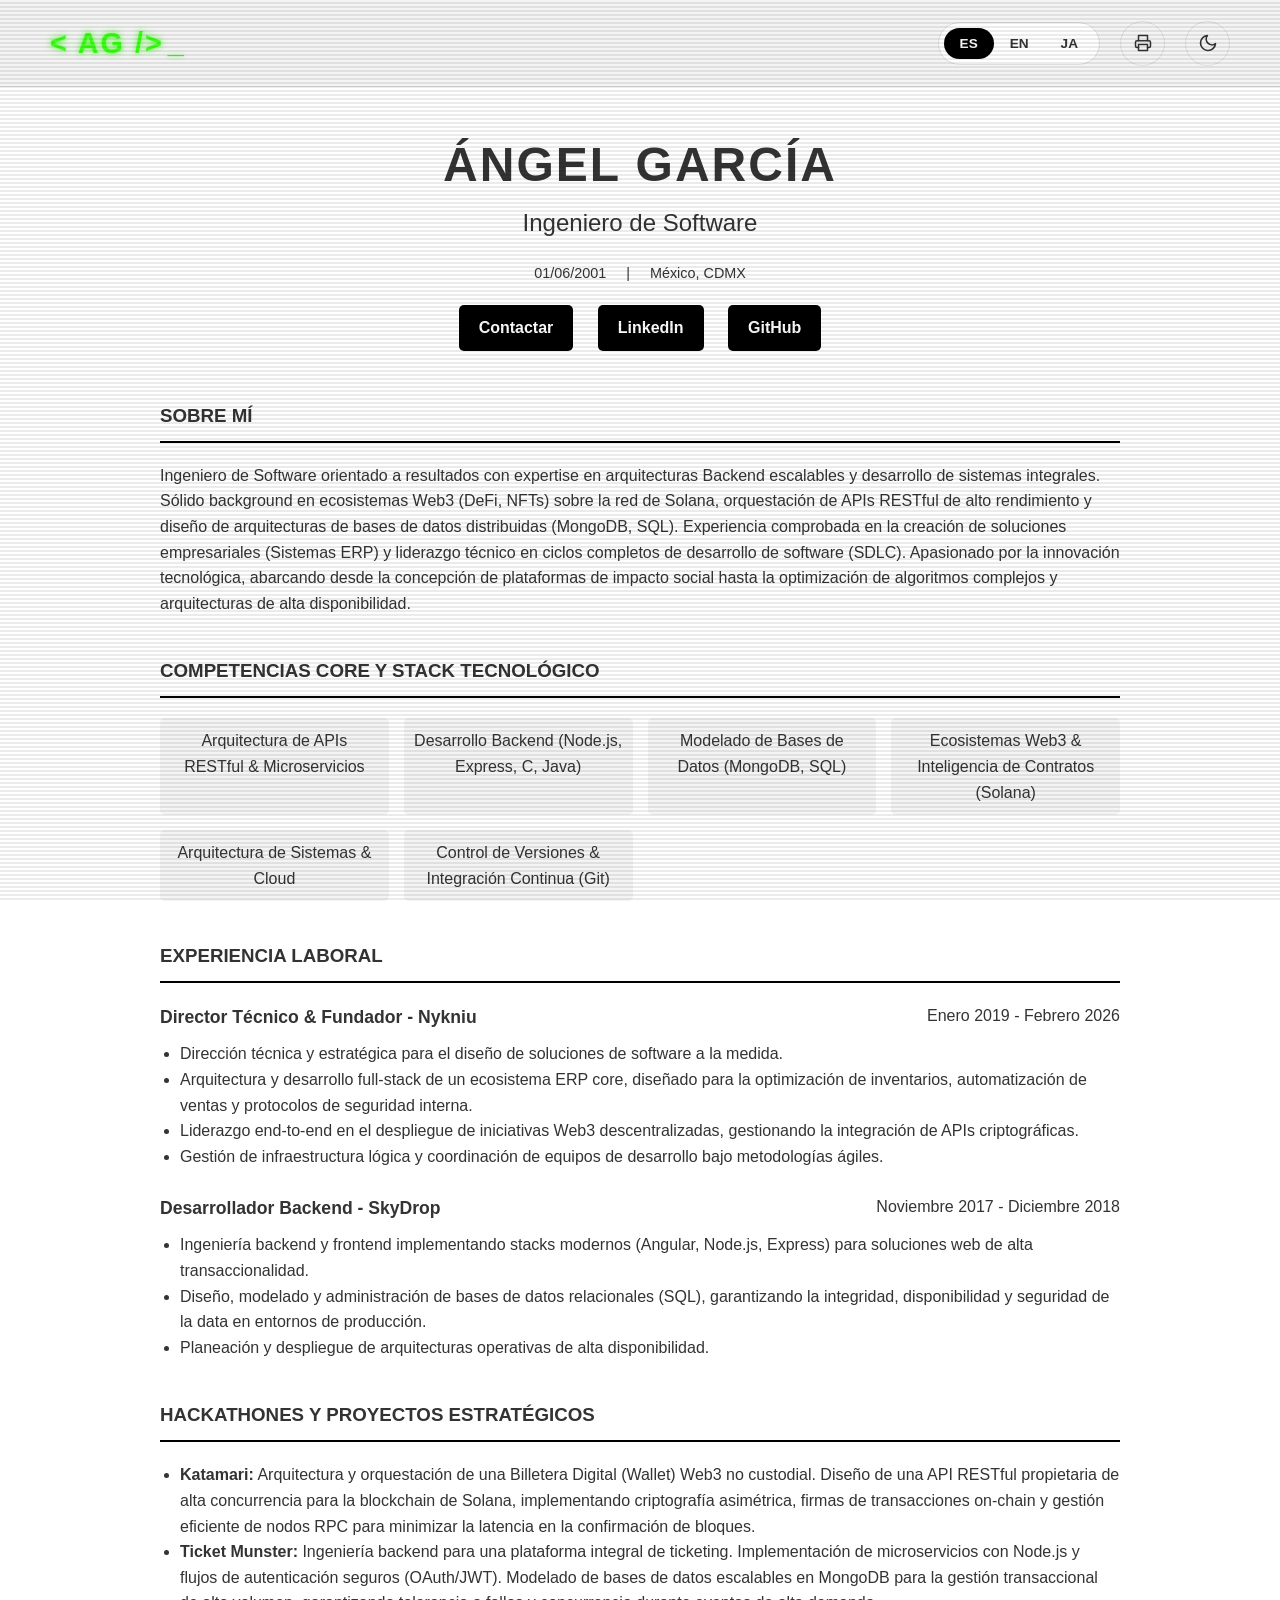
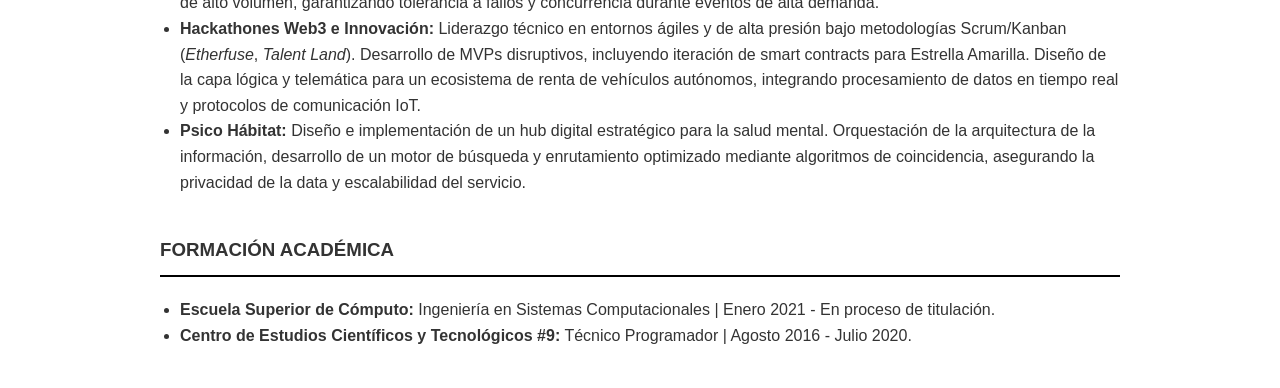
==== index.html @ e40cd013 "correccion de directorio" ====
<!DOCTYPE html>
<html lang="es">
<head>
    <meta charset="UTF-8">
    <meta name="viewport" content="width=device-width, initial-scale=1.0">
    <title>CV | Ángel García</title>
    <link rel="stylesheet" href="./CSS/styles.css">
</head>
<body>

    <header>
        <div class="logo-terminal">
            <span id="typed-logo"></span><span class="cursor">_</span>
        </div>
        <div class="controls">
            <div class="lang-switch">
                <button class="lang-btn" onclick="setLanguage('es')" id="btn-es">ES</button>
                <button class="lang-btn" onclick="setLanguage('en')" id="btn-en">EN</button>
                <button class="lang-btn" onclick="setLanguage('ja')" id="btn-ja">JA</button>
            </div>
            
            <button class="theme-toggle" onclick="window.print()" aria-label="Guardar como PDF" title="Guardar como PDF">
                <svg viewBox="0 0 24 24" width="18" height="18" stroke="currentColor" stroke-width="2" fill="none" stroke-linecap="round" stroke-linejoin="round">
                    <polyline points="6 9 6 2 18 2 18 9"></polyline>
                    <path d="M6 18H4a2 2 0 0 1-2-2v-5a2 2 0 0 1 2-2h16a2 2 0 0 1 2 2v5a2 2 0 0 1-2 2h-2"></path>
                    <rect x="6" y="14" width="12" height="8"></rect>
                </svg>
            </button>

            <button class="theme-toggle" onclick="toggleTheme()" id="theme-btn" aria-label="Cambiar tema">
                <svg id="theme-icon" viewBox="0 0 24 24" width="20" height="20" stroke="currentColor" stroke-width="2" fill="none" stroke-linecap="round" stroke-linejoin="round">
                    <path d="M21 12.79A9 9 0 1 1 11.21 3 7 7 0 0 0 21 12.79z"></path>
                </svg>
            </button>
        </div>
    </header>

    <div class="container">
        <div class="hero">
            <h1 id="name">Ángel García</h1>
            <h2 id="title">Ingeniero de Software</h2>
            <div class="contact-info">
                <span id="birth">01/06/2001</span> | 
                <span id="location">México, CDMX</span>
            </div>
            <div class="social-links">
                <a href="mailto:Angel_E_Garcia_F@proton.me" id="btn-email">Contactar</a>
                <a href="https://www.linkedin.com/in/angelegarciaf/" target="_blank">LinkedIn</a>
                <a href="TU_LINK_GITHUB_AQUI" target="_blank">GitHub</a>
            </div>
        </div>

        <section>
            <h3 id="h-about">Sobre Mí</h3>
            <p id="t-about">Texto dinámico</p>
        </section>

        <section>
            <h3 id="h-skills">Competencias Core y Stack Tecnológico</h3>
            <div class="skills-grid" id="t-skills">
                <div class="skill-item" id="skill1">Arquitectura de APIs RESTful & Microservicios</div>
                <div class="skill-item" id="skill2">Desarrollo Backend (Node.js, Express)</div>
                <div class="skill-item" id="skill3">Gestión de Bases de Datos (MongoDB, SQL)</div>
                <div class="skill-item" id="skill4">Ecosistemas Web3 & Blockchain Solana</div>
                <div class="skill-item" id="skill5">Arquitectura de Sistemas & Cloud</div>
                <div class="skill-item" id="skill6">Control de Versiones & CI/CD (Git)</div>
            </div>
        </section>

        <section>
            <h3 id="h-experience">Experiencia Laboral</h3>
            
            <div class="job">
                <div class="job-header">
                    <span class="job-title" id="job1-title">Fundador - Nykniu</span>
                    <span id="job1-date">Enero 2019 - Febrero 2026</span>
                </div>
                <ul id="job1-desc">
                    <li>Texto dinámico</li>
                </ul>
            </div>

            <div class="job">
                <div class="job-header">
                    <span class="job-title" id="job2-title">Desarrollador Web - SkyDrop</span>
                    <span id="job2-date">Noviembre 2017 - Diciembre 2018</span>
                </div>
                <ul id="job2-desc">
                    <li>Texto dinámico</li>
                </ul>
            </div>
        </section>

        <section>
            <h3 id="h-hack">Hackathones y Proyectos Estratégicos</h3>
            <div class="job">
                <ul id="t-hack">
                    <li>Texto dinámico</li>
                </ul>
            </div>
        </section>

        <section>
            <h3 id="h-academic">Formación Académica</h3>
            <ul>
                <li id="edu1"><strong>Escuela Superior de Cómputo:</strong> Ingeniería en Sistemas Computacionales | Enero 2021 - En proceso de titulación.</li>
                <li id="edu2"><strong>Centro de Estudios Científicos y Tecnológicos #9:</strong> Técnico Programador | Agosto 2016 - Julio 2020.</li>
            </ul>
        </section>

    </div>

    <script src="./JS/script.js"></script>
</body>
</html>
---- CSS/styles.css ----
:root {
    --bg-color: #ffffff;
    --text-color: #333333;
    --accent-color: #000000;
    --secondary-bg: #f4f4f4;
    --border-color: #dddddd;
    --transition: all 0.3s ease;
}

[data-theme="dark"] {
    --bg-color: #121212;
    --text-color: #e0e0e0;
    --accent-color: #ffffff;
    --secondary-bg: #1e1e1e;
    --border-color: #333333;
}

* {
    box-sizing: border-box;
    margin: 0;
    padding: 0;
    font-family: 'Segoe UI', Tahoma, Geneva, Verdana, sans-serif;
}

body {
    background-color: var(--bg-color);
    color: var(--text-color);
    transition: var(--transition);
    line-height: 1.6;
}

header {
    display: flex;
    justify-content: space-between;
    align-items: center;
    padding: 20px 50px;
    background-color: var(--secondary-bg);
    border-bottom: 1px solid var(--border-color);
    transition: var(--transition);
}

.controls {
    display: flex;
    gap: 20px;
    align-items: center;
}

/* Diseño del selector de idiomas (Píldora) */
.lang-switch {
    display: flex;
    background-color: var(--bg-color);
    border-radius: 30px;
    padding: 5px;
    border: 1px solid var(--border-color);
    transition: var(--transition);
}

.lang-btn {
    background: transparent;
    border: none;
    padding: 8px 16px;
    font-size: 0.85rem;
    font-weight: bold;
    color: var(--text-color);
    cursor: pointer;
    border-radius: 25px;
    transition: var(--transition);
    outline: none;
}

.lang-btn.active {
    background-color: var(--accent-color);
    color: var(--bg-color);
}

.lang-btn:hover:not(.active) {
    opacity: 0.6;
}

/* Diseño del botón circular del tema */
.theme-toggle {
    background-color: transparent;
    border: 1px solid var(--border-color);
    color: var(--text-color);
    width: 45px;
    height: 45px;
    border-radius: 50%;
    display: flex;
    justify-content: center;
    align-items: center;
    cursor: pointer;
    transition: var(--transition);
    outline: none;
}

.theme-toggle:hover {
    background-color: var(--secondary-bg);
    transform: translateY(-2px);
    box-shadow: 0 4px 8px rgba(0,0,0,0.1);
}

[data-theme="dark"] .theme-toggle:hover {
    box-shadow: 0 4px 8px rgba(255,255,255,0.1);
}

/* Resto de la estructura */
.container {
    max-width: 1000px;
    margin: 40px auto;
    padding: 0 20px;
}

.hero {
    text-align: center;
    margin-bottom: 50px;
}

.hero h1 {
    font-size: 3rem;
    text-transform: uppercase;
    letter-spacing: 2px;
}

.hero h2 {
    font-weight: 300;
    margin-bottom: 20px;
}

.contact-info {
    display: flex;
    justify-content: center;
    gap: 20px;
    flex-wrap: wrap;
    margin-bottom: 20px;
    font-size: 0.9rem;
}

.social-links a {
    display: inline-block;
    margin: 0 10px;
    padding: 10px 20px;
    background-color: var(--accent-color);
    color: var(--bg-color);
    text-decoration: none;
    border-radius: 5px;
    font-weight: bold;
    transition: var(--transition);
}

.social-links a:hover {
    opacity: 0.8;
}

section {
    margin-bottom: 40px;
}

h3 {
    border-bottom: 2px solid var(--accent-color);
    padding-bottom: 10px;
    margin-bottom: 20px;
    text-transform: uppercase;
}

.job, .project {
    margin-bottom: 25px;
}

.job-header {
    display: flex;
    justify-content: space-between;
    margin-bottom: 10px;
}

.job-title {
    font-weight: bold;
    font-size: 1.1rem;
}

.skills-grid {
    display: grid;
    grid-template-columns: repeat(auto-fit, minmax(200px, 1fr));
    gap: 15px;
}

.skill-item {
    background-color: var(--secondary-bg);
    padding: 10px;
    border-radius: 5px;
    text-align: center;
    transition: var(--transition);
}

.skill-item:hover {
    background-color: var(--accent-color);
    color: var(--bg-color);
}

ul {
    margin-left: 20px;
}

/* =========================================
   Estilos del Logo Terminal (8-bit CRT)
   ========================================= */
.logo-terminal {
    font-family: 'Courier New', Courier, monospace; /* Fuente clásica de consola */
    font-size: 1.8rem;
    font-weight: bold;
    color: #39ff14; /* Verde neón vibrante */
    text-shadow: 0 0 5px rgba(57, 255, 20, 0.7), 
                 0 0 10px rgba(57, 255, 20, 0.5); /* Resplandor CRT */
    letter-spacing: 2px;
    display: flex;
    align-items: center;
    user-select: none; /* Evita que el usuario lo seleccione por accidente */
}

/* El bloque parpadeante del cursor */
.cursor {
    color: #39ff14;
    margin-left: 4px;
    text-shadow: 0 0 5px rgba(57, 255, 20, 0.7);
    animation: blink 1s step-end infinite;
}

/* Animación de parpadeo puro (sin transiciones suaves, como en DOS) */
@keyframes blink {
    0%, 100% { opacity: 1; }
    50% { opacity: 0; }
}

/* =========================================
   Efecto de Scanlines (CRT Overlay)
   ========================================= */
body::after {
    content: " ";
    display: block;
    position: fixed; /* Se mantiene estático aunque hagas scroll */
    top: 0;
    left: 0;
    bottom: 0;
    right: 0;
    /* Crea las líneas horizontales intercaladas */
    background: linear-gradient(
        to bottom,
        rgba(255, 255, 255, 0) 50%,
        rgba(0, 0, 0, 0.08) 50%
    );
    background-size: 100% 4px; /* Grosor de las líneas */
    z-index: 9999; /* Asegura que esté por encima de todo */
    pointer-events: none; /* ¡CRUCIAL! Permite que los clics traspasen el efecto */
}

/* Opcional: Un ligerísimo parpadeo general para simular el tubo de rayos catódicos */
body {
    animation: crt-flicker 0.15s infinite;
}

@keyframes crt-flicker {
    0% { opacity: 0.99; }
    50% { opacity: 1; }
    100% { opacity: 0.99; }
}

/* =========================================
   Diseño Responsivo (Móviles y Tablets)
   ========================================= */
@media (max-width: 768px) {
    header {
        flex-direction: column;
        gap: 15px;
        padding: 15px 20px;
    }
    .hero h1 {
        font-size: 2.2rem;
    }
    .contact-info {
        flex-direction: column;
        gap: 5px;
        align-items: center;
    }
    .social-links {
        display: flex;
        flex-direction: column;
        gap: 10px;
        align-items: center;
    }
    .social-links a {
        margin: 0;
        width: 100%;
        max-width: 300px;
    }
    .skills-grid {
        grid-template-columns: 1fr; /* Una sola columna en móviles */
    }
    .controls {
        flex-wrap: wrap;
        justify-content: center;
    }
}

/* =========================================
   Reglas de Impresión (Exportar a PDF)
   ========================================= */
@media print {
    /* Forzar fondo blanco y texto negro para legibilidad corporativa */
    body, [data-theme="dark"] {
        background-color: white !important;
        color: black !important;
        animation: none !important; /* Detener parpadeos */
    }
    
    /* Eliminar los scanlines retro del PDF */
    body::after {
        display: none !important;
    }

    /* Ocultar elementos de UI que no tienen sentido en papel */
    header, .controls, .theme-toggle, .lang-switch {
        display: none !important;
    }

    /* Ajustar contenedores para aprovechar el tamaño A4/Carta */
    .container {
        max-width: 100%;
        margin: 0;
        padding: 0;
    }

    /* Estilizar enlaces para que parezcan botones limpios en el PDF */
    .social-links a {
        border: 1px solid black;
        color: black !important;
        background: transparent !important;
        text-decoration: none;
        padding: 5px 10px;
    }

    /* Quitar el verde neón del logo en el PDF */
    .logo-terminal {
        color: black !important;
        text-shadow: none !important;
    }
    
    /* Ocultar el cursor parpadeante */
    .cursor {
        display: none !important;
    }

    /* Permitir que las secciones se dividan, pero mantener juntos los bloques individuales */
    .job, .skill-item {
        page-break-inside: avoid;
        break-inside: avoid;
    }

    /* Reducimos el margen inferior de las secciones solo en el PDF para compactar más */
    section {
        margin-bottom: 15px !important;
    }
    
    h3 {
        border-bottom-color: black !important;
    }

    /* 1. Permitir que las secciones y contenedores de trabajos se dividan en varias páginas */
    section, .job {
        page-break-inside: auto;
        break-inside: auto;
    }

    /* 2. Evitar que un título se quede solo al final de la página (lo pega al siguiente texto) */
    h3, .job-header {
        page-break-after: avoid;
        break-after: avoid;
        margin-bottom: 5px;
    }

    /* 3. Evitar que un elemento individual de la lista se corte a la mitad horizontalmente */
    li, .skill-item {
        page-break-inside: avoid;
        break-inside: avoid;
    }
}
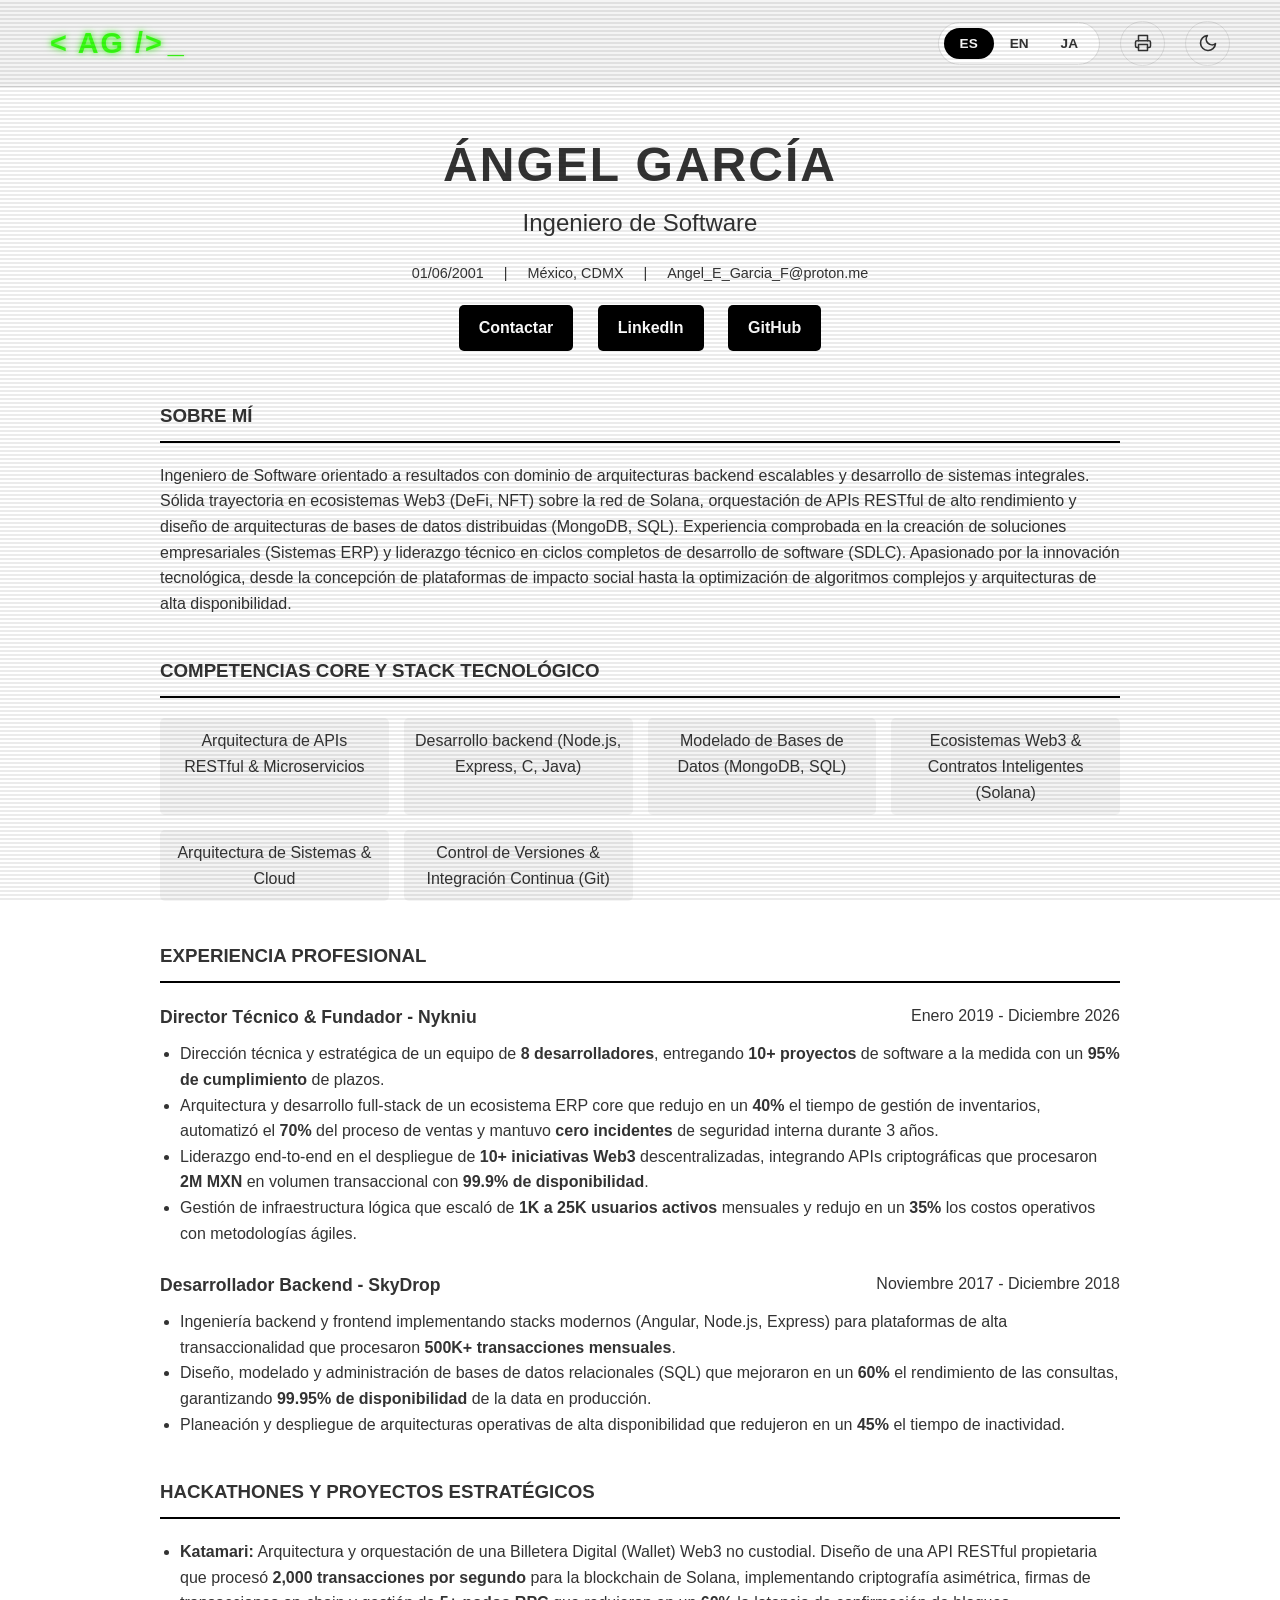
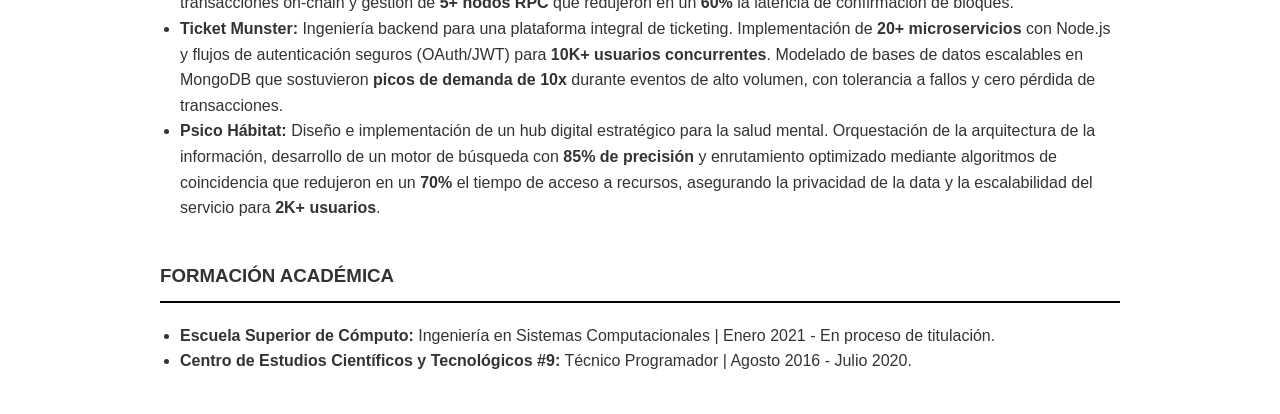
==== commit 3cee0271: "Se ha implementado el formato ATS, corregido errores de gramatica, ortografia en japones y español, " ====
--- a/index.html
+++ b/index.html
@@ -40,8 +40,9 @@
             <h1 id="name">Ángel García</h1>
             <h2 id="title">Ingeniero de Software</h2>
             <div class="contact-info">
-                <span id="birth">01/06/2001</span> | 
-                <span id="location">México, CDMX</span>
+                <span id="birth">01/06/2001</span> |
+                <span id="location">México, CDMX</span> |
+                <span id="email">Angel_E_Garcia_F@proton.me</span>
             </div>
             <div class="social-links">
                 <a href="mailto:Angel_E_Garcia_F@proton.me" id="btn-email">Contactar</a>
@@ -51,7 +52,7 @@
         </div>
 
         <section>
-            <h3 id="h-about">Sobre Mí</h3>
+            <h3 id="h-about">Sobre mí</h3>
             <p id="t-about">Texto dinámico</p>
         </section>
 
@@ -59,21 +60,21 @@
             <h3 id="h-skills">Competencias Core y Stack Tecnológico</h3>
             <div class="skills-grid" id="t-skills">
                 <div class="skill-item" id="skill1">Arquitectura de APIs RESTful & Microservicios</div>
-                <div class="skill-item" id="skill2">Desarrollo Backend (Node.js, Express)</div>
-                <div class="skill-item" id="skill3">Gestión de Bases de Datos (MongoDB, SQL)</div>
-                <div class="skill-item" id="skill4">Ecosistemas Web3 & Blockchain Solana</div>
+                <div class="skill-item" id="skill2">Desarrollo backend (Node.js, Express, C, Java)</div>
+                <div class="skill-item" id="skill3">Modelado de Bases de Datos (MongoDB, SQL)</div>
+                <div class="skill-item" id="skill4">Ecosistemas Web3 & Contratos Inteligentes (Solana)</div>
                 <div class="skill-item" id="skill5">Arquitectura de Sistemas & Cloud</div>
-                <div class="skill-item" id="skill6">Control de Versiones & CI/CD (Git)</div>
+                <div class="skill-item" id="skill6">Control de Versiones & Integración Continua (Git)</div>
             </div>
         </section>
 
         <section>
-            <h3 id="h-experience">Experiencia Laboral</h3>
+            <h3 id="h-experience">Experiencia Profesional</h3>
             
             <div class="job">
                 <div class="job-header">
-                    <span class="job-title" id="job1-title">Fundador - Nykniu</span>
-                    <span id="job1-date">Enero 2019 - Febrero 2026</span>
+                    <span class="job-title" id="job1-title">Director Técnico & Fundador - Nykniu</span>
+                    <span id="job1-date">Enero 2019 - </span>
                 </div>
                 <ul id="job1-desc">
                     <li>Texto dinámico</li>
--- a/CSS/styles.css
+++ b/CSS/styles.css
@@ -302,83 +302,131 @@
 
 /* =========================================
    Reglas de Impresión (Exportar a PDF)
+   Formato ATS: Helvetica, 1 página
+   Nombre 18pt | Títulos de sección 14pt | Cuerpo 10pt
    ========================================= */
+@page {
+    size: letter;
+    margin: 6mm 10mm;
+}
+
 @media print {
-    /* Forzar fondo blanco y texto negro para legibilidad corporativa */
+    /* Helvetica en todo el documento (ignora la fuente de pantalla) */
+    *, *::before, *::after {
+        font-family: Helvetica, Arial, sans-serif !important;
+    }
+
+    /* Texto negro sobre blanco, sin animaciones (requisito ATS) */
     body, [data-theme="dark"] {
         background-color: white !important;
         color: black !important;
-        animation: none !important; /* Detener parpadeos */
-    }
-    
-    /* Eliminar los scanlines retro del PDF */
-    body::after {
+        animation: none !important;
+        font-size: 10pt;
+        line-height: 1.2;
+    }
+
+    /* Ocultar UI y efectos que un parser ATS no lee */
+    header, .controls, .theme-toggle, .lang-switch,
+    body::after, .logo-terminal, .cursor {
         display: none !important;
     }
 
-    /* Ocultar elementos de UI que no tienen sentido en papel */
-    header, .controls, .theme-toggle, .lang-switch {
-        display: none !important;
-    }
-
-    /* Ajustar contenedores para aprovechar el tamaño A4/Carta */
     .container {
         max-width: 100%;
         margin: 0;
         padding: 0;
     }
 
-    /* Estilizar enlaces para que parezcan botones limpios en el PDF */
+    /* Encabezado: nombre a 18pt, resto del hero a 10pt */
+    .hero {
+        text-align: center;
+        margin-bottom: 6pt;
+    }
+    .hero h1 {
+        font-size: 18pt;
+        letter-spacing: 0;
+        margin: 0 0 2pt;
+    }
+    .hero h2 {
+        font-size: 10pt;
+        font-weight: bold;
+        margin-bottom: 3pt;
+    }
+    /* En impresión el ancho de página cae bajo los 768px de la media query
+       móvil; restauramos el flujo horizontal de contacto y enlaces */
+    .contact-info, .social-links {
+        display: block;
+    }
+    .contact-info {
+        font-size: 10pt;
+        margin-bottom: 3pt;
+    }
     .social-links a {
-        border: 1px solid black;
+        display: inline;
+        margin: 0 6pt;
+        padding: 0;
+        background: transparent !important;
         color: black !important;
+        border: none;
+        border-radius: 0;
+        font-weight: normal;
+        font-size: 10pt;
+        text-decoration: underline;
+    }
+
+    /* Títulos de sección: 14pt con subrayado simple */
+    h3 {
+        font-size: 14pt;
+        border-bottom: 1px solid black;
+        padding-bottom: 1pt;
+        margin: 4pt 0 2pt;
+    }
+
+    section {
+        margin-bottom: 6pt;
+    }
+
+    /* Cuerpo del texto: 10pt en todo el contenido */
+    p, li, .job-header, .job-title, .skill-item {
+        font-size: 10pt;
+    }
+    .job-title {
+        font-weight: bold;
+    }
+
+    /* Habilidades en 2 columnas para ahorrar espacio
+       (el orden del DOM no cambia: los ATS leen skill1..skill6 en secuencia) */
+    .skills-grid {
+        grid-template-columns: repeat(2, 1fr);
+        gap: 2pt 12pt;
+    }
+    .skill-item {
         background: transparent !important;
-        text-decoration: none;
-        padding: 5px 10px;
-    }
-
-    /* Quitar el verde neón del logo en el PDF */
-    .logo-terminal {
         color: black !important;
-        text-shadow: none !important;
-    }
-    
-    /* Ocultar el cursor parpadeante */
-    .cursor {
-        display: none !important;
-    }
-
-    /* Permitir que las secciones se dividan, pero mantener juntos los bloques individuales */
-    .job, .skill-item {
+        padding: 0;
+        border-radius: 0;
+        text-align: left;
+        transition: none;
+    }
+
+    /* Compactación para caber en una sola página */
+    .job {
+        margin-bottom: 5pt;
+    }
+    ul {
+        margin: 2pt 0 0 12pt;
+    }
+    li {
+        margin-bottom: 0;
+    }
+
+    /* Control de saltos de página */
+    .job, .skill-item, li {
         page-break-inside: avoid;
         break-inside: avoid;
     }
-
-    /* Reducimos el margen inferior de las secciones solo en el PDF para compactar más */
-    section {
-        margin-bottom: 15px !important;
-    }
-    
-    h3 {
-        border-bottom-color: black !important;
-    }
-
-    /* 1. Permitir que las secciones y contenedores de trabajos se dividan en varias páginas */
-    section, .job {
-        page-break-inside: auto;
-        break-inside: auto;
-    }
-
-    /* 2. Evitar que un título se quede solo al final de la página (lo pega al siguiente texto) */
     h3, .job-header {
         page-break-after: avoid;
         break-after: avoid;
-        margin-bottom: 5px;
-    }
-
-    /* 3. Evitar que un elemento individual de la lista se corte a la mitad horizontalmente */
-    li, .skill-item {
-        page-break-inside: avoid;
-        break-inside: avoid;
-    }
-}+    }
+}
